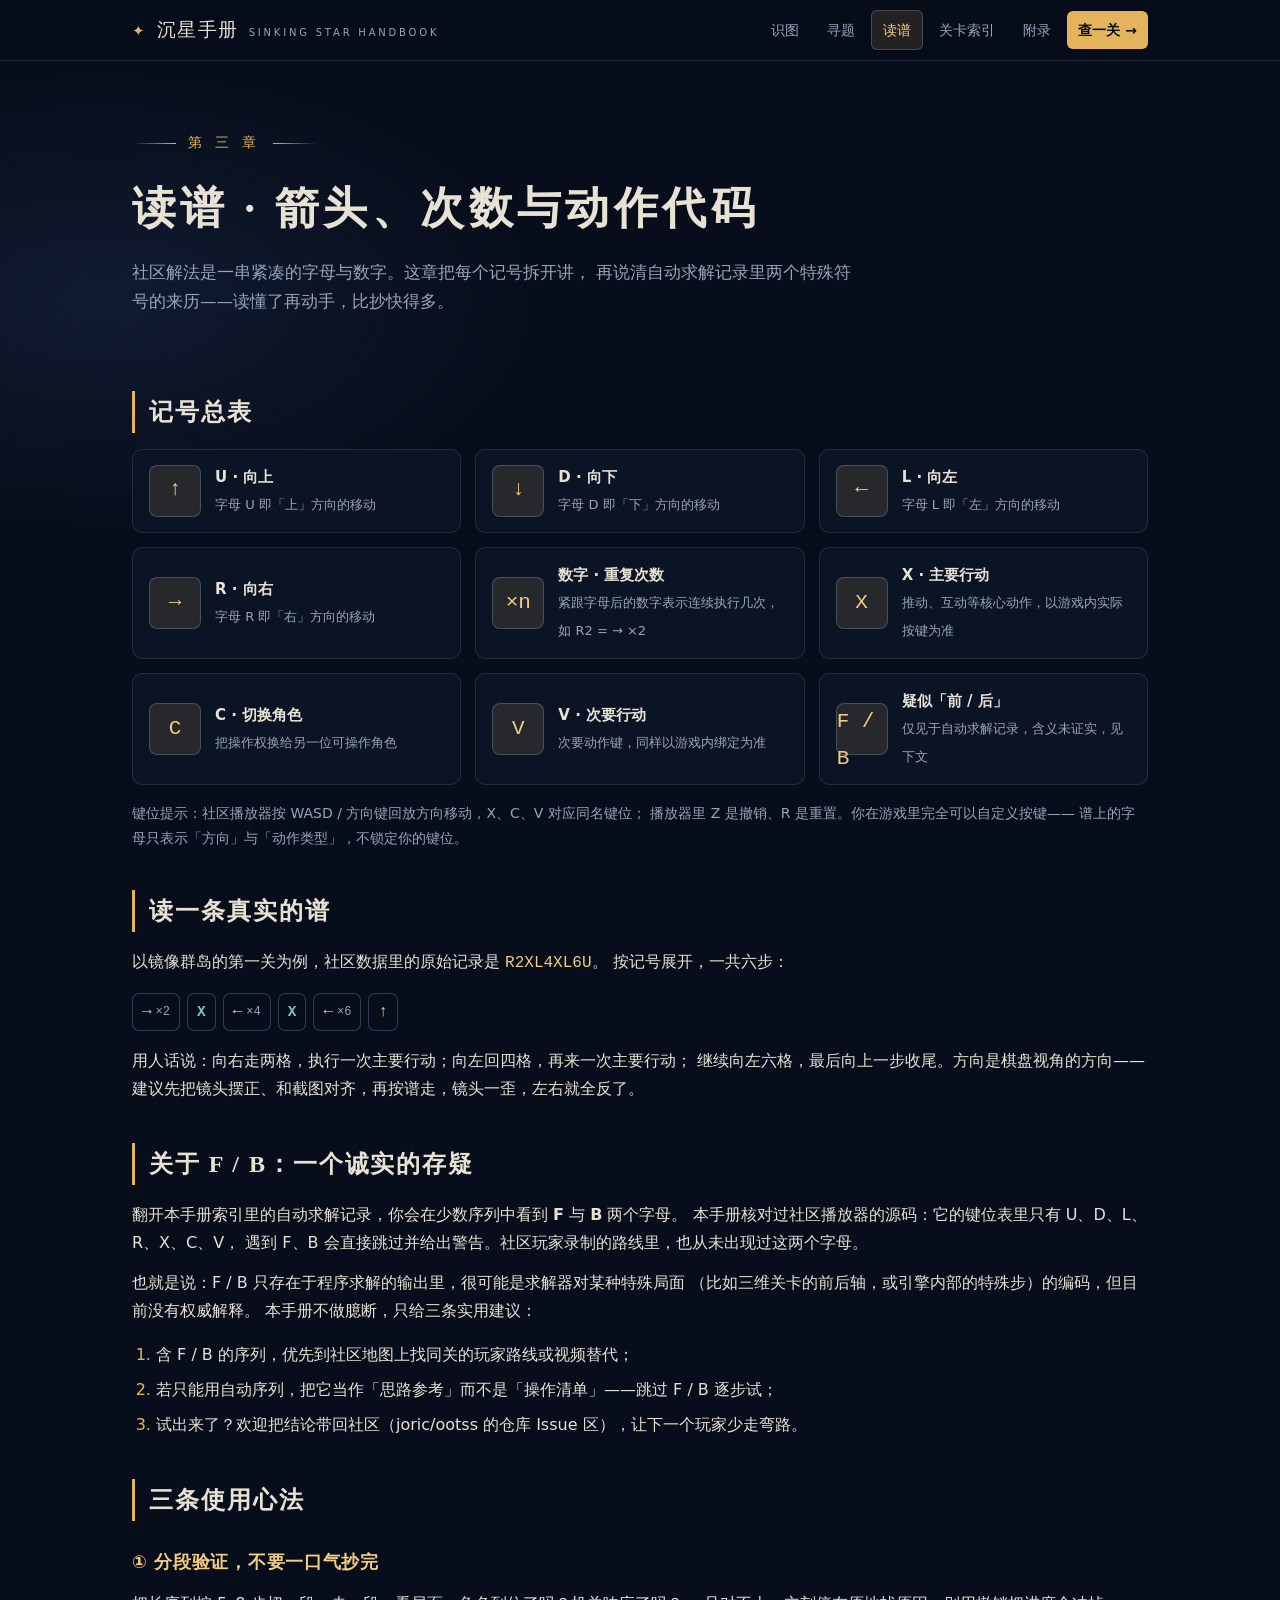
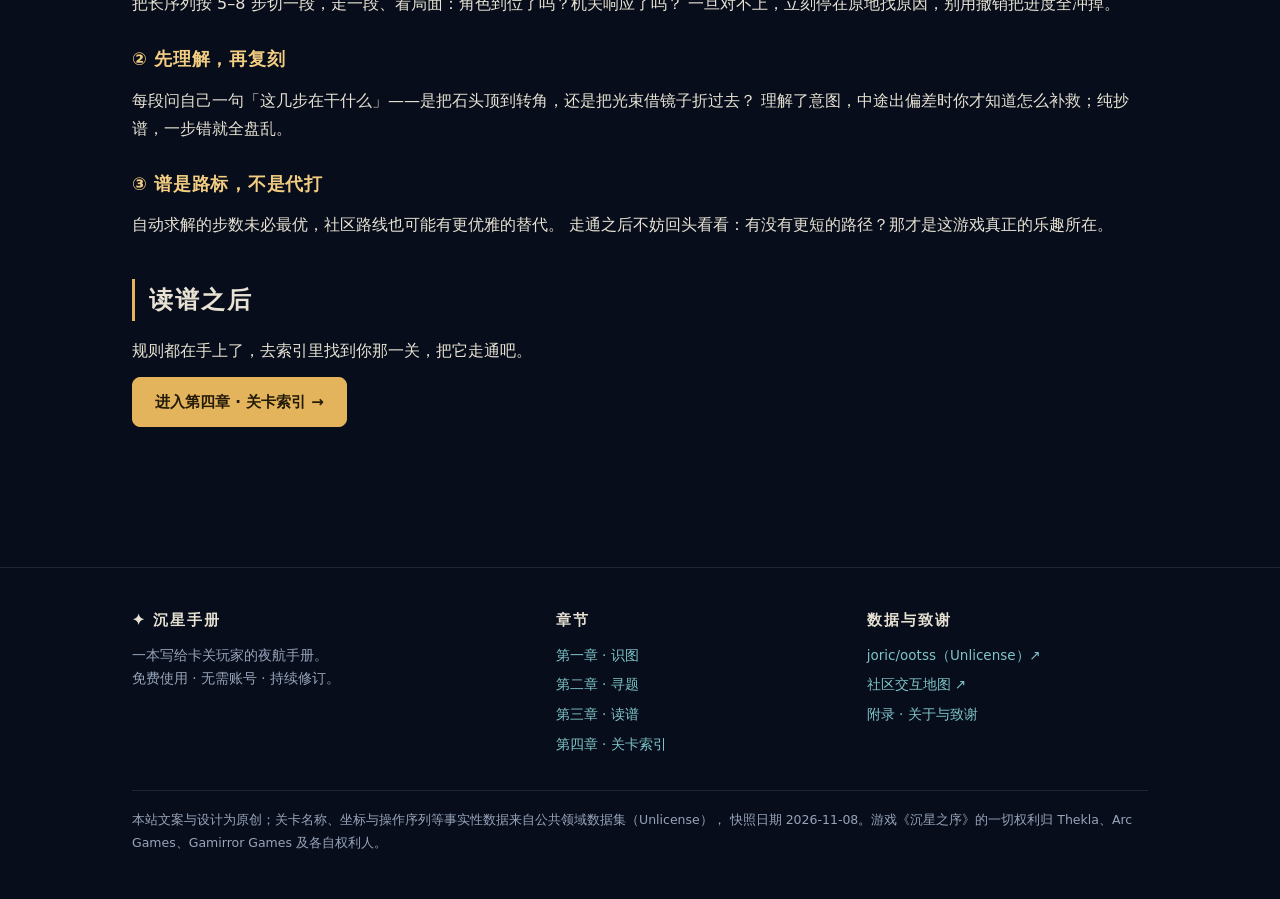
==== notation.html @ ae57f845 "初始提交：沉星手册 —— 《沉星之序》非官方玩家攻略站 - 原创文案与设计（夜航手册风） - 946 关可搜索索引（joric/ootss 公共领域数据，快照 2026-11-08） - 识图/寻题/" ====
<!DOCTYPE html>
<html lang="zh-Hans">
<head>
<meta charset="UTF-8">
<meta name="viewport" content="width=device-width, initial-scale=1">
<title>第三章 · 读谱 — 沉星手册</title>
<meta name="description" content="《沉星之序》解法记号详解：箭头与次数、X/C/V 动作代码、自动求解记录中的 F/B 说明。沉星手册第三章。">
<link rel="icon" type="image/svg+xml" href="assets/icon.svg">
<link rel="stylesheet" href="assets/style.css">
</head>
<body>

<header class="topbar">
  <div class="container topbar-inner">
    <a class="brand" href="index.html"><span class="star">✦</span>沉星手册<small>SINKING STAR HANDBOOK</small></a>
    <button class="nav-toggle" aria-label="打开目录">☰</button>
    <nav class="nav">
      <a href="map.html">识图</a>
      <a href="find.html">寻题</a>
      <a href="notation.html" aria-current="page">读谱</a>
      <a href="levels.html">关卡索引</a>
      <a href="about.html">附录</a>
      <a class="nav-cta" href="levels.html">查一关 →</a>
    </nav>
  </div>
</header>

<div class="container">
  <div class="page-head">
    <div class="chapter-mark">第 三 章</div>
    <h1>读谱 · 箭头、次数与动作代码</h1>
    <p class="lede">
      社区解法是一串紧凑的字母与数字。这章把每个记号拆开讲，
      再说清自动求解记录里两个特殊符号的来历——读懂了再动手，比抄快得多。
    </p>
  </div>

  <div class="prose">

    <section>
      <h2>记号总表</h2>
      <div class="glyph-table">
        <div class="glyph"><div class="g">↑</div><div class="d"><b>U · 向上</b><span>字母 U 即「上」方向的移动</span></div></div>
        <div class="glyph"><div class="g">↓</div><div class="d"><b>D · 向下</b><span>字母 D 即「下」方向的移动</span></div></div>
        <div class="glyph"><div class="g">←</div><div class="d"><b>L · 向左</b><span>字母 L 即「左」方向的移动</span></div></div>
        <div class="glyph"><div class="g">→</div><div class="d"><b>R · 向右</b><span>字母 R 即「右」方向的移动</span></div></div>
        <div class="glyph"><div class="g">×n</div><div class="d"><b>数字 · 重复次数</b><span>紧跟字母后的数字表示连续执行几次，如 R2 = → ×2</span></div></div>
        <div class="glyph"><div class="g">X</div><div class="d"><b>X · 主要行动</b><span>推动、互动等核心动作，以游戏内实际按键为准</span></div></div>
        <div class="glyph"><div class="g">C</div><div class="d"><b>C · 切换角色</b><span>把操作权换给另一位可操作角色</span></div></div>
        <div class="glyph"><div class="g">V</div><div class="d"><b>V · 次要行动</b><span>次要动作键，同样以游戏内绑定为准</span></div></div>
        <div class="glyph"><div class="g">F / B</div><div class="d"><b>疑似「前 / 后」</b><span>仅见于自动求解记录，含义未证实，见下文</span></div></div>
      </div>
      <p style="color:var(--muted);font-size:14px;margin-top:16px">
        键位提示：社区播放器按 WASD / 方向键回放方向移动，X、C、V 对应同名键位；
        播放器里 Z 是撤销、R 是重置。你在游戏里完全可以自定义按键——
        谱上的字母只表示「方向」与「动作类型」，不锁定你的键位。
      </p>
    </section>

    <section>
      <h2>读一条真实的谱</h2>
      <p>
        以镜像群岛的第一关为例，社区数据里的原始记录是
        <code style="font-family:var(--mono);color:var(--gold-bright)">R2XL4XL6U</code>。
        按记号展开，一共六步：
      </p>
      <div class="moves" style="display:flex;flex-wrap:wrap;gap:7px;margin:16px 0">
        <span class="tok"><span class="dir">→</span><span class="x">×2</span></span>
        <span class="tok"><span class="act">X</span></span>
        <span class="tok"><span class="dir">←</span><span class="x">×4</span></span>
        <span class="tok"><span class="act">X</span></span>
        <span class="tok"><span class="dir">←</span><span class="x">×6</span></span>
        <span class="tok"><span class="dir">↑</span></span>
      </div>
      <p>
        用人话说：向右走两格，执行一次主要行动；向左回四格，再来一次主要行动；
        继续向左六格，最后向上一步收尾。方向是棋盘视角的方向——
        建议先把镜头摆正、和截图对齐，再按谱走，镜头一歪，左右就全反了。
      </p>
    </section>

    <section>
      <h2>关于 F / B：一个诚实的存疑</h2>
      <p>
        翻开本手册索引里的自动求解记录，你会在少数序列中看到 <b>F</b> 与 <b>B</b> 两个字母。
        本手册核对过社区播放器的源码：它的键位表里只有 U、D、L、R、X、C、V，
        遇到 F、B 会直接跳过并给出警告。社区玩家录制的路线里，也从未出现过这两个字母。
      </p>
      <p>
        也就是说：F / B 只存在于程序求解的输出里，很可能是求解器对某种特殊局面
        （比如三维关卡的前后轴，或引擎内部的特殊步）的编码，但目前没有权威解释。
        本手册不做臆断，只给三条实用建议：
      </p>
      <ol>
        <li>含 F / B 的序列，优先到社区地图上找同关的玩家路线或视频替代；</li>
        <li>若只能用自动序列，把它当作「思路参考」而不是「操作清单」——跳过 F / B 逐步试；</li>
        <li>试出来了？欢迎把结论带回社区（joric/ootss 的仓库 Issue 区），让下一个玩家少走弯路。</li>
      </ol>
    </section>

    <section>
      <h2>三条使用心法</h2>
      <h3>① 分段验证，不要一口气抄完</h3>
      <p>
        把长序列按 5–8 步切一段，走一段、看局面：角色到位了吗？机关响应了吗？
        一旦对不上，立刻停在原地找原因，别用撤销把进度全冲掉。
      </p>
      <h3>② 先理解，再复刻</h3>
      <p>
        每段问自己一句「这几步在干什么」——是把石头顶到转角，还是把光束借镜子折过去？
        理解了意图，中途出偏差时你才知道怎么补救；纯抄谱，一步错就全盘乱。
      </p>
      <h3>③ 谱是路标，不是代打</h3>
      <p>
        自动求解的步数未必最优，社区路线也可能有更优雅的替代。
        走通之后不妨回头看看：有没有更短的路径？那才是这游戏真正的乐趣所在。
      </p>
    </section>

    <section>
      <h2>读谱之后</h2>
      <p>规则都在手上了，去索引里找到你那一关，把它走通吧。</p>
      <p><a class="btn btn-gold" href="levels.html">进入第四章 · 关卡索引 →</a></p>
    </section>

  </div>
</div>

<footer>
  <div class="container">
    <div class="foot-grid">
      <div>
        <h4>✦ 沉星手册</h4>
        <p style="margin:0">一本写给卡关玩家的夜航手册。<br>免费使用 · 无需账号 · 持续修订。</p>
      </div>
      <div>
        <h4>章节</h4>
        <ul>
          <li><a href="map.html">第一章 · 识图</a></li>
          <li><a href="find.html">第二章 · 寻题</a></li>
          <li><a href="notation.html">第三章 · 读谱</a></li>
          <li><a href="levels.html">第四章 · 关卡索引</a></li>
        </ul>
      </div>
      <div>
        <h4>数据与致谢</h4>
        <ul>
          <li><a href="https://github.com/joric/ootss" target="_blank" rel="noopener">joric/ootss（Unlicense）↗</a></li>
          <li><a href="https://joric.github.io/ootss/" target="_blank" rel="noopener">社区交互地图 ↗</a></li>
          <li><a href="about.html">附录 · 关于与致谢</a></li>
        </ul>
      </div>
    </div>
    <div class="foot-note">
      本站文案与设计为原创；关卡名称、坐标与操作序列等事实性数据来自公共领域数据集（Unlicense），
      快照日期 2026-11-08。游戏《沉星之序》的一切权利归 Thekla、Arc Games、Gamirror Games 及各自权利人。
    </div>
  </div>
</footer>

<script src="assets/main.js"></script>
</body>
</html>
---- assets/style.css ----
/* ============================================================
   沉星手册 · Sinking Star Handbook
   原创设计 —— 夜航手册风：墨蓝夜空 / 星金强调 / 书册排版
   ============================================================ */

:root {
  --ink: #070d1a;
  --ink-2: #0b1424;
  --ink-3: #101b30;
  --line: rgba(150, 172, 206, .16);
  --line-strong: rgba(150, 172, 206, .30);
  --text: #e7e2d4;
  --muted: #97a4ba;
  --faint: #6b7990;
  --gold: #e3b45c;
  --gold-bright: #f2cd82;
  --gold-soft: rgba(227, 180, 92, .13);
  --cyan: #7fc4c9;
  --cyan-soft: rgba(127, 196, 201, .12);
  --rose: #d98a8a;
  --green: #8fc9a0;
  --serif: "Noto Serif SC", "Source Han Serif SC", "STZhongsong", "SimSun", serif;
  --sans: system-ui, "Segoe UI", "Microsoft YaHei", "PingFang SC", sans-serif;
  --mono: "Cascadia Code", Consolas, "JetBrains Mono", monospace;
  --maxw: 1060px;
}

* { box-sizing: border-box; }

html { scroll-behavior: smooth; }

body {
  margin: 0;
  background: var(--ink);
  background-image:
    radial-gradient(1100px 500px at 80% -10%, rgba(52, 78, 130, .28), transparent 60%),
    radial-gradient(800px 420px at 8% 12%, rgba(34, 52, 92, .35), transparent 55%);
  color: var(--text);
  font-family: var(--sans);
  font-size: 16px;
  line-height: 1.75;
  -webkit-font-smoothing: antialiased;
}

a { color: var(--cyan); text-decoration: none; }
a:hover { color: #a8e0e4; }

::selection { background: rgba(227, 180, 92, .35); }

.container { max-width: var(--maxw); margin: 0 auto; padding: 0 22px; }

/* ---------- 顶部导航 ---------- */
.topbar {
  position: sticky;
  top: 0;
  z-index: 50;
  background: rgba(7, 13, 26, .88);
  backdrop-filter: blur(10px);
  border-bottom: 1px solid var(--line);
}
.topbar-inner {
  display: flex;
  align-items: center;
  gap: 18px;
  min-height: 60px;
}
.brand {
  display: flex;
  align-items: baseline;
  gap: 10px;
  color: var(--text);
  font-family: var(--serif);
  font-size: 19px;
  letter-spacing: .08em;
  white-space: nowrap;
}
.brand .star { color: var(--gold); font-size: 15px; }
.brand small {
  font-family: var(--sans);
  font-size: 10px;
  letter-spacing: .28em;
  color: var(--muted);
}
.nav {
  margin-left: auto;
  display: flex;
  gap: 4px;
  align-items: center;
}
.nav a {
  color: var(--muted);
  font-size: 14px;
  padding: 7px 11px;
  border-radius: 6px;
  border: 1px solid transparent;
}
.nav a:hover { color: var(--text); background: var(--ink-3); }
.nav a[aria-current="page"] {
  color: var(--gold-bright);
  border-color: var(--line-strong);
  background: var(--gold-soft);
}
.nav .nav-cta {
  color: var(--ink);
  background: var(--gold);
  font-weight: 600;
  border: none;
}
.nav .nav-cta:hover { background: var(--gold-bright); color: var(--ink); }
.nav-toggle {
  display: none;
  margin-left: auto;
  background: none;
  border: 1px solid var(--line-strong);
  color: var(--text);
  border-radius: 6px;
  font-size: 17px;
  padding: 5px 12px;
  cursor: pointer;
}

/* ---------- 首页英雄区 ---------- */
.hero {
  position: relative;
  overflow: hidden;
  border-bottom: 1px solid var(--line);
}
#starfield {
  position: absolute;
  inset: 0;
  width: 100%;
  height: 100%;
  display: block;
}
.hero-inner {
  position: relative;
  padding: 96px 0 84px;
  text-align: center;
}
.hero .eyebrow {
  font-size: 12px;
  letter-spacing: .5em;
  text-indent: .5em;
  color: var(--muted);
  text-transform: uppercase;
  margin-bottom: 20px;
}
.hero h1 {
  font-family: var(--serif);
  font-weight: 600;
  font-size: clamp(44px, 8vw, 76px);
  letter-spacing: .12em;
  margin: 0 0 6px;
  text-shadow: 0 0 42px rgba(227, 180, 92, .25);
}
.hero h1 .glow { color: var(--gold-bright); }
.hero .sub {
  font-family: var(--serif);
  color: var(--muted);
  font-size: clamp(15px, 2.4vw, 19px);
  letter-spacing: .3em;
  margin-bottom: 26px;
}
.hero .tagline {
  max-width: 560px;
  margin: 0 auto 34px;
  color: var(--text);
  font-size: 16.5px;
}
.hero .tagline em {
  font-style: normal;
  color: var(--gold-bright);
  font-family: var(--serif);
  letter-spacing: .06em;
}
.hero-actions { display: flex; gap: 14px; justify-content: center; flex-wrap: wrap; }

/* 沉星动画 */
.sink-scene {
  position: absolute;
  right: 9%;
  bottom: 0;
  width: 150px;
  height: 210px;
  pointer-events: none;
  opacity: .9;
}
.sink-star {
  position: absolute;
  left: 50%;
  top: 0;
  width: 17px;
  height: 17px;
  background: var(--gold-bright);
  clip-path: polygon(50% 0, 62% 38%, 100% 50%, 62% 62%, 50% 100%, 38% 62%, 0 50%, 38% 38%);
  filter: drop-shadow(0 0 12px rgba(242, 205, 130, .9));
  animation: sink 11s ease-in infinite;
}
.sink-star::after {
  content: "";
  position: absolute;
  inset: -6px;
  background: radial-gradient(circle, rgba(242, 205, 130, .5), transparent 70%);
  z-index: -1;
}
.sink-line {
  position: absolute;
  left: -40px;
  right: -40px;
  bottom: 34px;
  height: 1px;
  background: linear-gradient(90deg, transparent, var(--line-strong) 20%, var(--line-strong) 80%, transparent);
}
.sink-line::after {
  content: "";
  position: absolute;
  left: 10%;
  right: 10%;
  top: 9px;
  height: 1px;
  background: linear-gradient(90deg, transparent, rgba(127, 196, 201, .35), transparent);
}
@keyframes sink {
  0%   { transform: translate(-50%, 0); opacity: 0; }
  8%   { opacity: 1; }
  72%  { transform: translate(-50%, 118px); opacity: 1; }
  86%  { transform: translate(-50%, 140px); opacity: .15; }
  100% { transform: translate(-50%, 150px); opacity: 0; }
}

/* ---------- 按钮 ---------- */
.btn {
  display: inline-flex;
  align-items: center;
  gap: 8px;
  padding: 11px 22px;
  border-radius: 8px;
  font-size: 15px;
  font-family: var(--sans);
  border: 1px solid var(--line-strong);
  color: var(--text);
  background: var(--ink-2);
  transition: transform .15s ease, background .15s ease;
}
.btn:hover { transform: translateY(-1px); background: var(--ink-3); color: var(--text); }
.btn-gold {
  background: var(--gold);
  border-color: var(--gold);
  color: #241a08;
  font-weight: 650;
}
.btn-gold:hover { background: var(--gold-bright); color: #241a08; }

/* ---------- 章节页头 ---------- */
.page-head { padding: 64px 0 8px; }
.chapter-mark {
  display: inline-flex;
  align-items: center;
  gap: 12px;
  color: var(--gold);
  font-family: var(--serif);
  font-size: 14px;
  letter-spacing: .34em;
  margin-bottom: 14px;
}
.chapter-mark::before,
.chapter-mark::after {
  content: "";
  height: 1px;
  width: 44px;
  background: linear-gradient(90deg, transparent, var(--gold));
}
.chapter-mark::after { background: linear-gradient(90deg, var(--gold), transparent); }
.page-head h1 {
  font-family: var(--serif);
  font-size: clamp(30px, 5vw, 44px);
  letter-spacing: .1em;
  margin: 0 0 12px;
}
.page-head .lede {
  color: var(--muted);
  max-width: 720px;
  font-size: 16.5px;
  margin: 4px 0 0;
}

/* ---------- 正文段落 ---------- */
.prose { padding: 26px 0 70px; }
.prose section { margin: 40px 0; }
.prose h2 {
  font-family: var(--serif);
  font-size: 24px;
  letter-spacing: .08em;
  margin: 0 0 16px;
  padding-left: 14px;
  border-left: 3px solid var(--gold);
}
.prose h3 {
  font-size: 17.5px;
  margin: 26px 0 10px;
  color: var(--gold-bright);
  letter-spacing: .04em;
}
.prose p { margin: 12px 0; color: var(--text); }
.prose ul, .prose ol { padding-left: 1.5em; }
.prose li { margin: 7px 0; }
.prose li::marker { color: var(--gold); }
.note {
  border: 1px solid var(--line);
  border-left: 3px solid var(--cyan);
  background: var(--cyan-soft);
  border-radius: 0 8px 8px 0;
  padding: 14px 18px;
  color: var(--text);
  font-size: 15px;
  margin: 18px 0;
}
.note.gold { border-left-color: var(--gold); background: var(--gold-soft); }
.note b { color: var(--gold-bright); }

/* ---------- 卡片网格 ---------- */
.grid { display: grid; gap: 16px; }
.grid-2 { grid-template-columns: repeat(2, 1fr); }
.grid-3 { grid-template-columns: repeat(3, 1fr); }
.grid-5 { grid-template-columns: repeat(5, 1fr); }
.card {
  border: 1px solid var(--line);
  background: linear-gradient(180deg, var(--ink-2), rgba(11, 20, 36, .55));
  border-radius: 12px;
  padding: 22px;
  transition: border-color .15s ease, transform .15s ease;
}
.card:hover { border-color: var(--line-strong); transform: translateY(-2px); }
.card .num {
  font-family: var(--serif);
  color: var(--gold);
  font-size: 13px;
  letter-spacing: .3em;
  margin-bottom: 10px;
}
.card h3 {
  margin: 0 0 8px;
  font-family: var(--serif);
  font-size: 19px;
  letter-spacing: .06em;
}
.card h3 a { color: var(--text); }
.card h3 a:hover { color: var(--gold-bright); }
.card p { margin: 0; color: var(--muted); font-size: 14.5px; line-height: 1.7; }
.card .go {
  display: inline-block;
  margin-top: 12px;
  font-size: 13px;
  color: var(--cyan);
}

/* ---------- 数据速览 ---------- */
.stat-strip {
  display: grid;
  grid-template-columns: repeat(4, 1fr);
  gap: 1px;
  background: var(--line);
  border: 1px solid var(--line);
  border-radius: 12px;
  overflow: hidden;
}
.stat {
  background: var(--ink-2);
  padding: 20px 14px;
  text-align: center;
}
.stat .v {
  font-family: var(--serif);
  font-size: 32px;
  color: var(--gold-bright);
  line-height: 1.2;
}
.stat .k { color: var(--muted); font-size: 13px; letter-spacing: .12em; margin-top: 4px; }

/* ---------- 表格 ---------- */
.table-wrap {
  border: 1px solid var(--line);
  border-radius: 12px;
  overflow-x: auto;
  background: var(--ink-2);
}
table { width: 100%; border-collapse: collapse; font-size: 14.5px; min-width: 520px; }
thead th {
  text-align: left;
  font-weight: 600;
  color: var(--gold-bright);
  font-family: var(--serif);
  letter-spacing: .08em;
  padding: 12px 16px;
  border-bottom: 1px solid var(--line-strong);
  background: rgba(227, 180, 92, .06);
  white-space: nowrap;
}
tbody td { padding: 10px 16px; border-bottom: 1px solid var(--line); }
tbody tr:last-child td { border-bottom: none; }
tbody tr:hover td { background: rgba(150, 172, 206, .05); }
td.num, th.num { text-align: right; font-variant-numeric: tabular-nums; }
tr.total td {
  border-top: 1px solid var(--line-strong);
  color: var(--gold-bright);
  font-weight: 600;
  background: rgba(227, 180, 92, .05);
}

/* ---------- 符号表 ---------- */
.glyph-table { display: grid; grid-template-columns: repeat(3, 1fr); gap: 14px; }
.glyph {
  display: flex;
  gap: 14px;
  align-items: center;
  border: 1px solid var(--line);
  border-radius: 10px;
  padding: 14px 16px;
  background: var(--ink-2);
}
.glyph .g {
  flex: 0 0 52px;
  height: 52px;
  display: grid;
  place-items: center;
  border-radius: 8px;
  background: var(--gold-soft);
  border: 1px solid var(--line-strong);
  font-family: var(--mono);
  font-size: 21px;
  color: var(--gold-bright);
}
.glyph .d b { display: block; font-size: 15px; }
.glyph .d span { font-size: 13px; color: var(--muted); }

/* ---------- 关卡索引页 ---------- */
.toolbar {
  display: flex;
  flex-wrap: wrap;
  gap: 10px;
  align-items: center;
  padding: 14px 0 6px;
}
.search-box {
  flex: 1 1 260px;
  display: flex;
  align-items: center;
  gap: 10px;
  border: 1px solid var(--line-strong);
  background: var(--ink-2);
  border-radius: 9px;
  padding: 9px 14px;
}
.search-box input {
  flex: 1;
  background: none;
  border: none;
  outline: none;
  color: var(--text);
  font-size: 15px;
  font-family: var(--sans);
}
.search-box input::placeholder { color: var(--muted); }
select.filter {
  background: var(--ink-2);
  color: var(--text);
  border: 1px solid var(--line-strong);
  border-radius: 9px;
  padding: 9px 12px;
  font-size: 14px;
  font-family: var(--sans);
  outline: none;
}
.chips-bar { margin: 12px 0 4px; }
.chips-toggle {
  display: inline-flex;
  align-items: center;
  gap: 8px;
  border: 1px solid var(--line-strong);
  background: var(--ink-2);
  color: var(--muted);
  border-radius: 9px;
  padding: 8px 14px;
  font-size: 13.5px;
  cursor: pointer;
  font-family: var(--sans);
  transition: color .12s ease, border-color .12s ease;
}
.chips-toggle:hover { color: var(--text); }
.chips-toggle.on {
  color: var(--gold-bright);
  border-color: rgba(227, 180, 92, .5);
  background: var(--gold-soft);
}
.chips-toggle .caret { font-size: 10px; }
.chips {
  display: flex;
  flex-wrap: wrap;
  gap: 8px;
  margin: 10px 0 4px;
  padding: 14px;
  border: 1px dashed var(--line-strong);
  border-radius: 12px;
  background: rgba(11, 20, 36, .45);
}
.chips[hidden] { display: none; }
.chip {
  border: 1px solid var(--line);
  background: var(--ink-2);
  color: var(--muted);
  border-radius: 999px;
  padding: 4px 13px;
  font-size: 12.5px;
  cursor: pointer;
  transition: all .12s ease;
  font-family: var(--sans);
}
.chip:hover { color: var(--text); border-color: var(--line-strong); }
.chip.on {
  color: #241a08;
  background: var(--gold);
  border-color: var(--gold);
  font-weight: 600;
}
.result-meta { color: var(--muted); font-size: 13.5px; padding: 10px 2px; }
.lv-list {
  display: grid;
  border: 1px solid var(--line);
  border-radius: 12px;
  overflow: hidden;
  background: var(--ink-2);
}
.lv-row {
  display: flex;
  align-items: center;
  gap: 12px;
  padding: 11px 16px;
  border-bottom: 1px solid var(--line);
  cursor: pointer;
  transition: background .12s ease;
}
.lv-row:last-child { border-bottom: none; }
.lv-row:hover { background: rgba(150, 172, 206, .07); }
.lv-row.sel { background: var(--gold-soft); box-shadow: inset 3px 0 0 var(--gold); }
.lv-row .idx {
  flex: 0 0 46px;
  font-family: var(--mono);
  font-size: 11.5px;
  color: var(--faint);
  font-variant-numeric: tabular-nums;
}
.lv-row .nm {
  font-family: var(--mono);
  font-size: 15px;
  color: var(--text);
  white-space: nowrap;
  overflow: hidden;
  text-overflow: ellipsis;
}
.lv-row .wn {
  color: var(--muted);
  font-size: 12.5px;
  font-family: var(--sans);
  overflow: hidden;
  text-overflow: ellipsis;
  white-space: nowrap;
}
.lv-row .meta { margin-left: auto; display: flex; align-items: center; gap: 12px; white-space: nowrap; }
.lv-row .grp { color: var(--muted); font-size: 12px; letter-spacing: .02em; }
.lv-row .grp::before { content: "· "; color: var(--faint); }
.badge {
  font-size: 11.5px;
  border-radius: 999px;
  padding: 2px 10px;
  border: 1px solid var(--line-strong);
  letter-spacing: .04em;
}
.badge.comm { color: var(--green); border-color: rgba(143, 201, 160, .4); background: rgba(143, 201, 160, .08); }
.badge.auto { color: var(--cyan); border-color: rgba(127, 196, 201, .4); background: rgba(127, 196, 201, .08); }
.badge.none { color: var(--muted); }
.lv-detail {
  border: 1px solid var(--line-strong);
  background: linear-gradient(180deg, var(--ink-3), var(--ink-2));
  border-radius: 12px;
  padding: 20px 22px;
  margin: 14px 0;
}
.lv-detail .hd { display: flex; align-items: baseline; gap: 14px; flex-wrap: wrap; }
.lv-detail .hd h3 { margin: 0; font-family: var(--mono); font-size: 17px; }
.lv-detail .sub { color: var(--muted); font-size: 13px; }
.moves { display: flex; flex-wrap: wrap; gap: 7px; margin: 16px 0 6px; }
.tok {
  display: inline-flex;
  align-items: center;
  gap: 4px;
  border: 1px solid var(--line-strong);
  background: var(--ink);
  border-radius: 7px;
  padding: 4px 9px;
  font-family: var(--mono);
  font-size: 14.5px;
}
.tok .dir { color: var(--gold-bright); font-size: 16px; }
.tok .act { color: var(--cyan); font-weight: 700; }
.tok .x { color: var(--muted); font-size: 12px; }
.tok.warn { border-color: rgba(217, 138, 138, .5); }
.tok.warn .act { color: var(--rose); }
.raw-line {
  font-family: var(--mono);
  font-size: 12.5px;
  color: var(--muted);
  word-break: break-all;
  margin-top: 10px;
}
.detail-actions { display: flex; gap: 10px; margin-top: 14px; flex-wrap: wrap; }
.mini-btn {
  border: 1px solid var(--line-strong);
  background: var(--ink-2);
  color: var(--text);
  border-radius: 7px;
  padding: 6px 14px;
  font-size: 13.5px;
  cursor: pointer;
  font-family: var(--sans);
}
.mini-btn:hover { background: var(--ink-3); }
.show-more { text-align: center; margin: 18px 0 40px; }

/* ---------- 页脚 ---------- */
footer {
  border-top: 1px solid var(--line);
  margin-top: 30px;
  padding: 40px 0 46px;
  color: var(--muted);
  font-size: 13.5px;
}
.foot-grid { display: grid; grid-template-columns: 1.4fr 1fr 1fr; gap: 30px; }
footer h4 {
  font-family: var(--serif);
  color: var(--text);
  letter-spacing: .14em;
  font-size: 14.5px;
  margin: 0 0 10px;
}
footer ul { list-style: none; margin: 0; padding: 0; }
footer li { margin: 6px 0; }
.foot-note {
  margin-top: 28px;
  padding-top: 18px;
  border-top: 1px solid var(--line);
  font-size: 12.5px;
  color: var(--muted);
  line-height: 1.8;
}

/* ---------- 响应式 ---------- */
@media (max-width: 880px) {
  .grid-3, .grid-5 { grid-template-columns: repeat(2, 1fr); }
  .stat-strip { grid-template-columns: repeat(2, 1fr); }
  .glyph-table { grid-template-columns: 1fr 1fr; }
  .foot-grid { grid-template-columns: 1fr; gap: 18px; }
  .sink-scene { display: none; }
  .nav {
    display: none;
    position: absolute;
    top: 60px;
    left: 0;
    right: 0;
    flex-direction: column;
    align-items: stretch;
    background: rgba(7, 13, 26, .97);
    border-bottom: 1px solid var(--line);
    padding: 10px 16px 16px;
  }
  .nav.open { display: flex; }
  .nav a { padding: 12px 14px; }
  .nav-toggle { display: inline-block; }
  .topbar-inner { position: relative; }
}
@media (max-width: 560px) {
  .grid-2 { grid-template-columns: 1fr; }
  .glyph-table { grid-template-columns: 1fr; }
  .lv-row .idx, .lv-row .grp { display: none; }
  .lv-row .wn { display: none; }
}
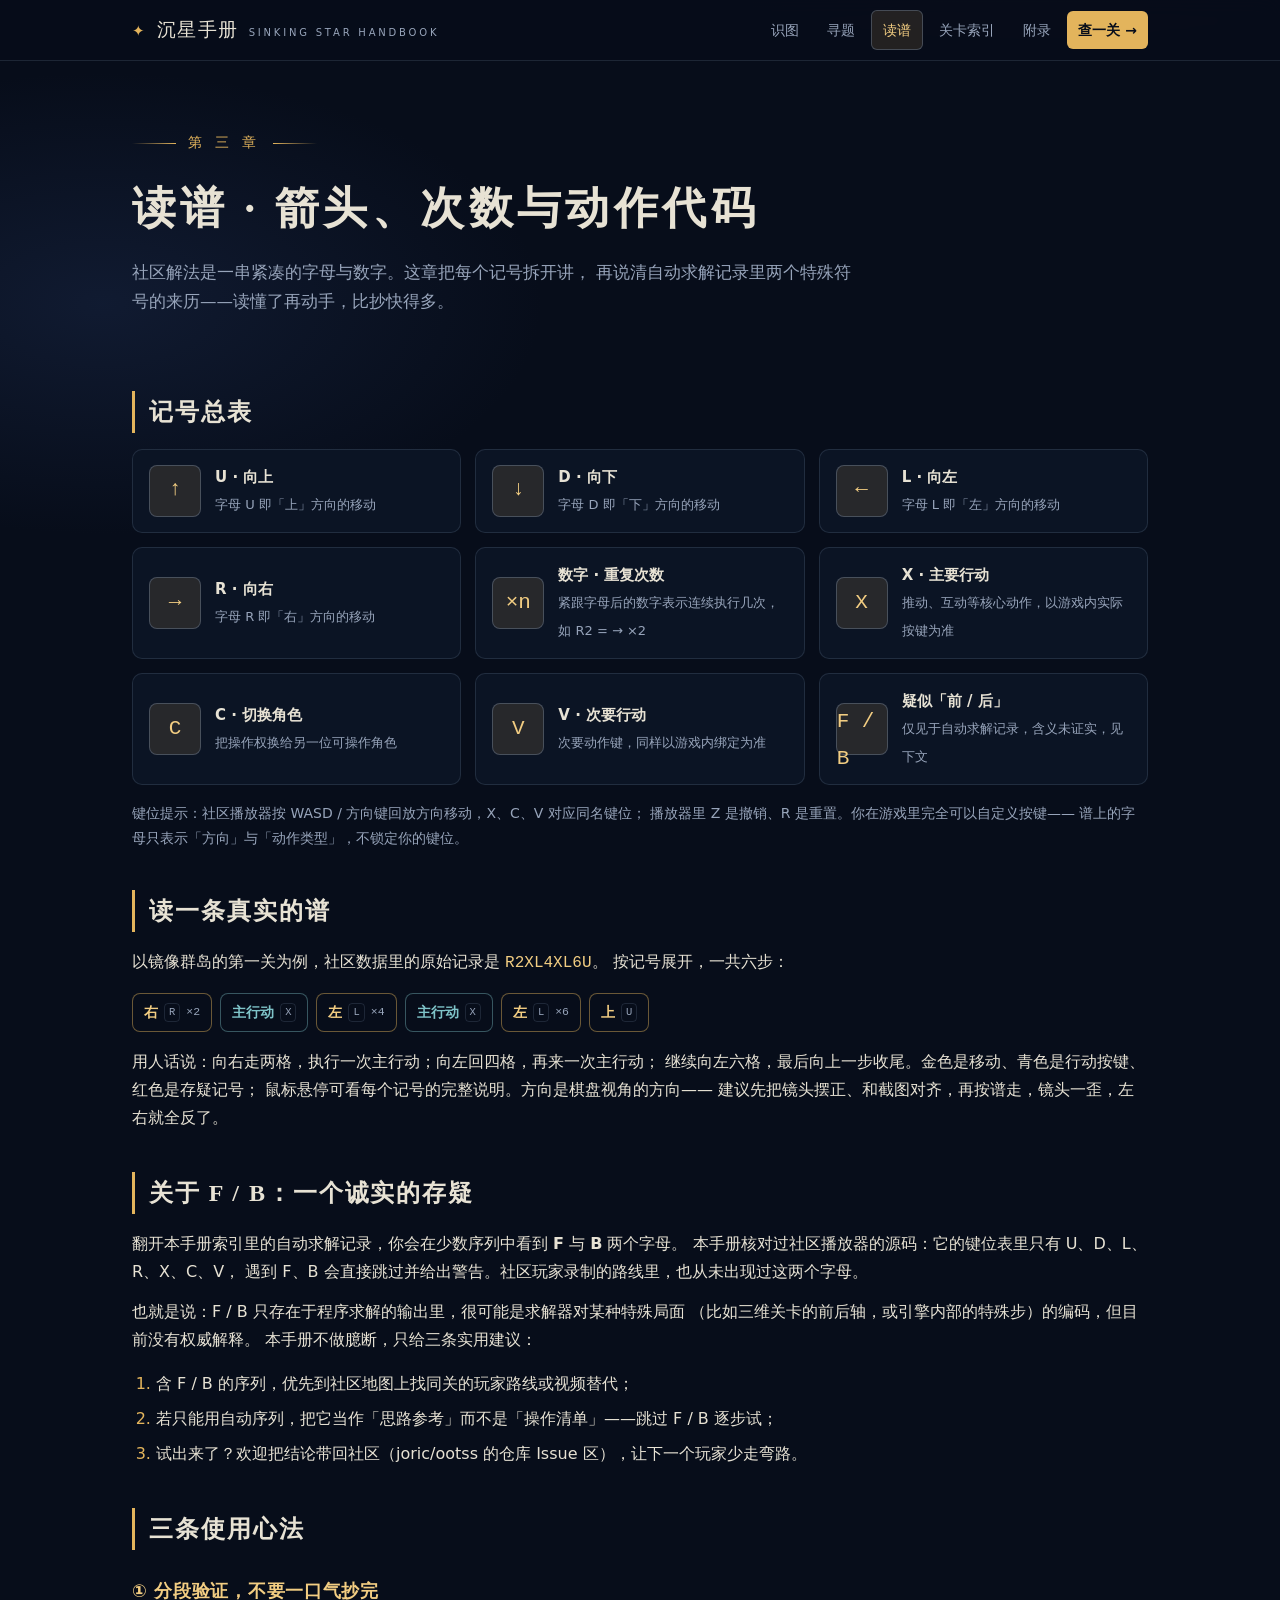
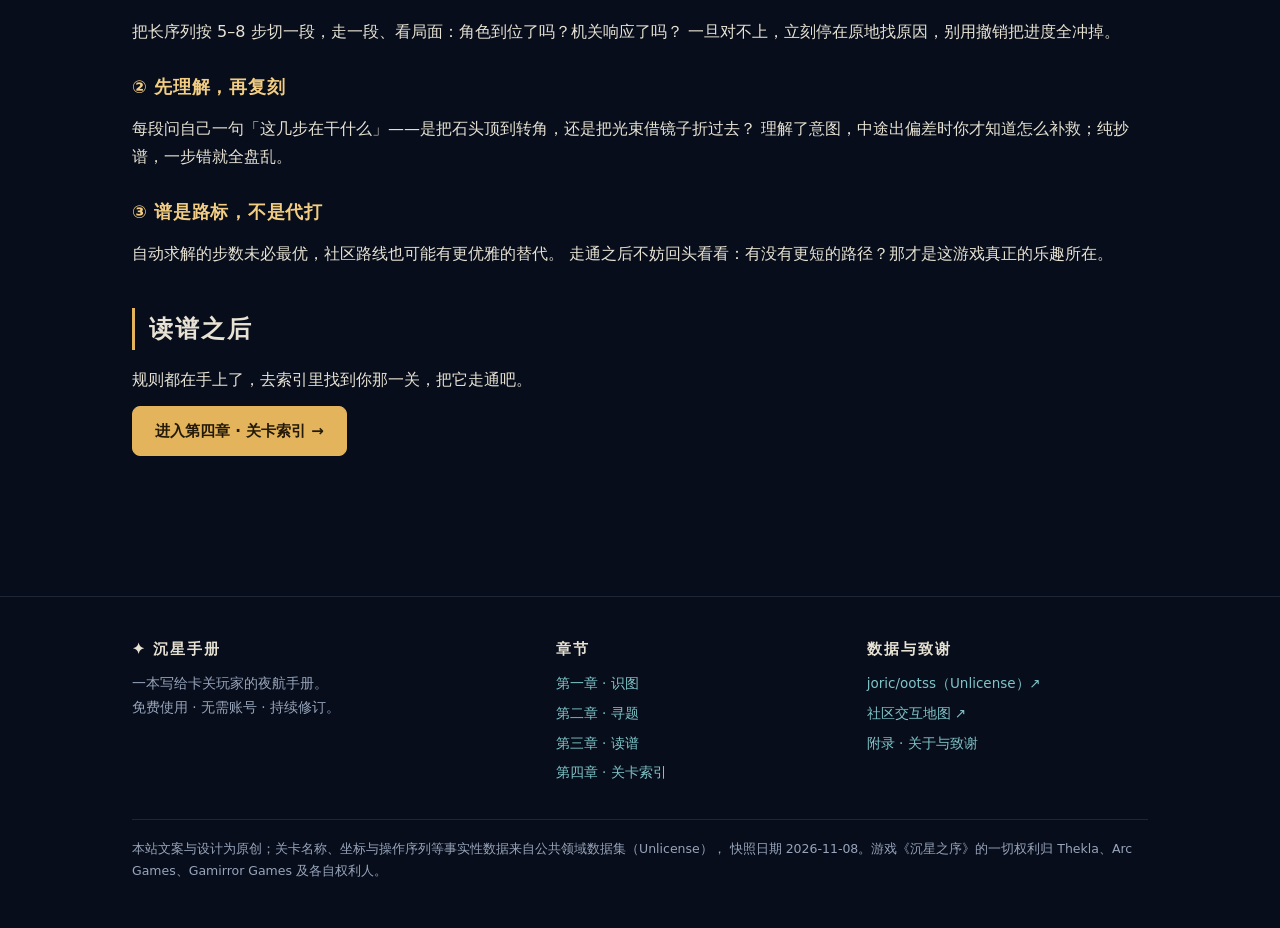
==== commit 3c84da98: "操作序列加汉字标注 + README 关联线上预览 - 记号令牌改为「汉字 + 键位」双标注：上/下/左/右/主行动/换人/副行动 - 方向金色、行动青色、存疑红色，悬停查看完整说明 - 第三章示例同" ====
--- a/notation.html
+++ b/notation.html
@@ -64,17 +64,18 @@
         <code style="font-family:var(--mono);color:var(--gold-bright)">R2XL4XL6U</code>。
         按记号展开，一共六步：
       </p>
-      <div class="moves" style="display:flex;flex-wrap:wrap;gap:7px;margin:16px 0">
-        <span class="tok"><span class="dir">→</span><span class="x">×2</span></span>
-        <span class="tok"><span class="act">X</span></span>
-        <span class="tok"><span class="dir">←</span><span class="x">×4</span></span>
-        <span class="tok"><span class="act">X</span></span>
-        <span class="tok"><span class="dir">←</span><span class="x">×6</span></span>
-        <span class="tok"><span class="dir">↑</span></span>
+      <div class="moves" style="display:flex;flex-wrap:wrap;gap:8px;margin:16px 0">
+        <span class="tok d" title="向右移动"><span class="zh">右</span><span class="key">R</span><span class="x">×2</span></span>
+        <span class="tok a" title="主行动（推动 / 互动等核心动作）"><span class="zh">主行动</span><span class="key">X</span></span>
+        <span class="tok d" title="向左移动"><span class="zh">左</span><span class="key">L</span><span class="x">×4</span></span>
+        <span class="tok a" title="主行动（推动 / 互动等核心动作）"><span class="zh">主行动</span><span class="key">X</span></span>
+        <span class="tok d" title="向左移动"><span class="zh">左</span><span class="key">L</span><span class="x">×6</span></span>
+        <span class="tok d" title="向上移动"><span class="zh">上</span><span class="key">U</span></span>
       </div>
       <p>
-        用人话说：向右走两格，执行一次主要行动；向左回四格，再来一次主要行动；
-        继续向左六格，最后向上一步收尾。方向是棋盘视角的方向——
+        用人话说：向右走两格，执行一次主行动；向左回四格，再来一次主行动；
+        继续向左六格，最后向上一步收尾。金色是移动、青色是行动按键、红色是存疑记号；
+        鼠标悬停可看每个记号的完整说明。方向是棋盘视角的方向——
         建议先把镜头摆正、和截图对齐，再按谱走，镜头一歪，左右就全反了。
       </p>
     </section>
--- a/assets/style.css
+++ b/assets/style.css
@@ -588,23 +588,33 @@
 .lv-detail .hd { display: flex; align-items: baseline; gap: 14px; flex-wrap: wrap; }
 .lv-detail .hd h3 { margin: 0; font-family: var(--mono); font-size: 17px; }
 .lv-detail .sub { color: var(--muted); font-size: 13px; }
-.moves { display: flex; flex-wrap: wrap; gap: 7px; margin: 16px 0 6px; }
+.moves { display: flex; flex-wrap: wrap; gap: 8px; margin: 16px 0 6px; }
 .tok {
   display: inline-flex;
   align-items: center;
-  gap: 4px;
+  gap: 6px;
   border: 1px solid var(--line-strong);
   background: var(--ink);
-  border-radius: 7px;
-  padding: 4px 9px;
+  border-radius: 8px;
+  padding: 6px 11px;
+}
+.tok .zh { font-family: var(--sans); font-size: 14px; font-weight: 600; color: var(--text); }
+.tok .key {
   font-family: var(--mono);
-  font-size: 14.5px;
-}
-.tok .dir { color: var(--gold-bright); font-size: 16px; }
-.tok .act { color: var(--cyan); font-weight: 700; }
-.tok .x { color: var(--muted); font-size: 12px; }
-.tok.warn { border-color: rgba(217, 138, 138, .5); }
-.tok.warn .act { color: var(--rose); }
+  font-size: 10.5px;
+  color: var(--muted);
+  border: 1px solid var(--line);
+  border-radius: 4px;
+  padding: 1px 4px;
+  line-height: 1.4;
+}
+.tok .x { font-family: var(--mono); color: var(--muted); font-size: 11.5px; }
+.tok.d { border-color: rgba(227, 180, 92, .45); }
+.tok.d .zh { color: var(--gold-bright); }
+.tok.a { border-color: rgba(127, 196, 201, .4); }
+.tok.a .zh { color: var(--cyan); }
+.tok.w { border-color: rgba(217, 138, 138, .55); }
+.tok.w .zh { color: var(--rose); }
 .raw-line {
   font-family: var(--mono);
   font-size: 12.5px;
